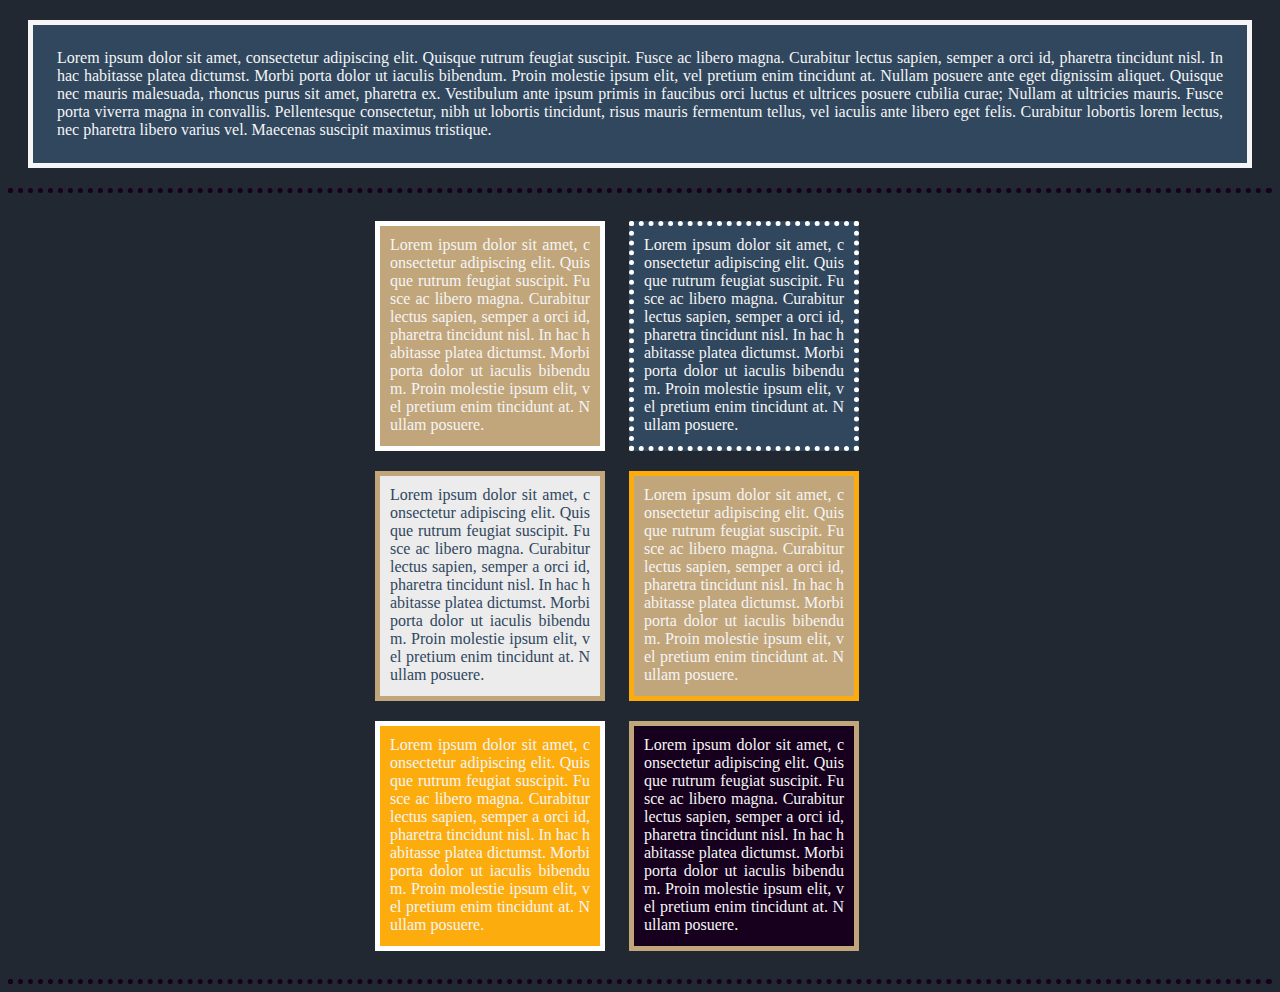
==== css-box-models.html @ 7ea9647e "css selectors/perperties/values, box medels" ====
<!DOCTYPE html>
<html lang="en">
<head>
    <meta charset="UTF-8">
    <meta name="viewport" content="width=device-width, initial-scale=1.0">
    <title>CSS Box Models</title>
    <link rel="stylesheet" href="./style.css">
</head>
<body>
    <div class="container-head">
        <p class="content">Lorem ipsum dolor sit amet, consectetur adipiscing elit. Quisque rutrum feugiat suscipit. Fusce ac libero magna. Curabitur lectus sapien, semper a orci id, pharetra tincidunt nisl. In hac habitasse platea dictumst. Morbi porta dolor ut iaculis bibendum. Proin molestie ipsum elit, vel pretium enim tincidunt at. Nullam posuere ante eget dignissim aliquet. Quisque nec mauris malesuada, rhoncus purus sit amet, pharetra ex. Vestibulum ante ipsum primis in faucibus orci luctus et ultrices posuere cubilia curae; Nullam at ultricies mauris. Fusce porta viverra magna in convallis. Pellentesque consectetur, nibh ut lobortis tincidunt, risus mauris fermentum tellus, vel iaculis ante libero eget felis. Curabitur lobortis lorem lectus, nec pharetra libero varius vel. Maecenas suscipit maximus tristique.</p>
    </div>
    <hr>
    <div class="container-root">
        <div class="container-r1c1">Lorem ipsum dolor sit amet, consectetur adipiscing elit. Quisque rutrum feugiat suscipit. Fusce ac libero magna. Curabitur lectus sapien, semper a orci id, pharetra tincidunt nisl. In hac habitasse platea dictumst. Morbi porta dolor ut iaculis bibendum. Proin molestie ipsum elit, vel pretium enim tincidunt at. Nullam posuere.</div>
        <div class="container-r2c1">Lorem ipsum dolor sit amet, consectetur adipiscing elit. Quisque rutrum feugiat suscipit. Fusce ac libero magna. Curabitur lectus sapien, semper a orci id, pharetra tincidunt nisl. In hac habitasse platea dictumst. Morbi porta dolor ut iaculis bibendum. Proin molestie ipsum elit, vel pretium enim tincidunt at. Nullam posuere.</div>
        <div class="container-r3c1">Lorem ipsum dolor sit amet, consectetur adipiscing elit. Quisque rutrum feugiat suscipit. Fusce ac libero magna. Curabitur lectus sapien, semper a orci id, pharetra tincidunt nisl. In hac habitasse platea dictumst. Morbi porta dolor ut iaculis bibendum. Proin molestie ipsum elit, vel pretium enim tincidunt at. Nullam posuere.</div>
        <div class="container-r1c2">Lorem ipsum dolor sit amet, consectetur adipiscing elit. Quisque rutrum feugiat suscipit. Fusce ac libero magna. Curabitur lectus sapien, semper a orci id, pharetra tincidunt nisl. In hac habitasse platea dictumst. Morbi porta dolor ut iaculis bibendum. Proin molestie ipsum elit, vel pretium enim tincidunt at. Nullam posuere.</div>
        <div class="container-r2c2">Lorem ipsum dolor sit amet, consectetur adipiscing elit. Quisque rutrum feugiat suscipit. Fusce ac libero magna. Curabitur lectus sapien, semper a orci id, pharetra tincidunt nisl. In hac habitasse platea dictumst. Morbi porta dolor ut iaculis bibendum. Proin molestie ipsum elit, vel pretium enim tincidunt at. Nullam posuere.</div>
        <div class="container-r3c2">Lorem ipsum dolor sit amet, consectetur adipiscing elit. Quisque rutrum feugiat suscipit. Fusce ac libero magna. Curabitur lectus sapien, semper a orci id, pharetra tincidunt nisl. In hac habitasse platea dictumst. Morbi porta dolor ut iaculis bibendum. Proin molestie ipsum elit, vel pretium enim tincidunt at. Nullam posuere.</div>
    </div>
    <hr>
    
</body>
</html>
---- style.css ----
@import url('https://fonts.googleapis.com/css2?family=Roboto:ital,wght@0,100;0,400;0,700;1,100;1,400;1,700&display=swap');

body {
    background-color: #222831;
    color: whitesmoke;
}

h1 {
    color: #c1a57b;
    padding: 2rem;
}

hr {
    border-color: #16001e;
    border-style: dotted;
    border-top: none;
    border-width: 5px;
}

ul {
    list-style: none;
}

.container-head {
    background-color: #30475e;
    /* height: 300px; */
    /* width: 1fr; */
    border: solid;
    border-width: 5px;
    margin: 20px;
    padding: 24px;
}

.container-root {
    margin-left: auto;
    margin-right: auto;
    padding: 10px;
    width: 550px;
}

.container-r1c1 {
    border-style: solid;
    border-color: white;
    border-width: 5px;
    background-color: #c1a57b;
    display: inline-block;
    height: 200px;
    margin: 10px;
    padding: 10px;
    width: 200px;
    word-break: break-all;
    word-wrap: break-word;
    text-align: justify;
    text-justify: inter-word;

}
.container-r2c1 {
    border-style: dotted;
    border-color: white;
    border-width: 5px;
    background-color: #30475e;
    display: inline-block;
    height: 200px;
    margin: 10px;
    padding: 10px;
    width: 200px;
    word-break: break-all;
    word-wrap: break-word;
    text-align: justify;
    text-justify: inter-word;
}

.container-r3c1 {
    border-style: solid;
    border-color: #c1a57b;
    border-width: 5px;
    background-color: #ececec;
    color: #30475e;
    display: inline-block;
    height: 200px;
    margin: 10px;
    padding: 10px;
    width: 200px;
    word-break: break-all;
    word-wrap: break-word;
    text-align: justify;
    text-justify: inter-word;
}

.container-r1c2 {
    border-style: solid;
    border-color: #fcac0c;
    border-width: 5px;
    background-color: #c1a57b;
    display: inline-block; 
    height: 200px;
    margin: 10px;
    padding: 10px;
    width: 200px;
    word-break: break-all;
    word-wrap: break-word;
    text-align: justify;
    text-justify: inter-word;

}
.container-r2c2 {
    border-style: solid;
    border-color: white;
    border-width: 5px;
    background-color: #fcac0c;
    display: inline-block;
    height: 200px;
    margin: 10px;
    padding: 10px;
    width: 200px;
    word-break: break-all;
    word-wrap: break-word;
    text-align: justify;
    text-justify: inter-word;
}

.container-r3c2 {
    border-style: solid;
    border-color: #c1a57b;
    border-width: 5px;
    background-color: #16001e;
    display: inline-block;
    height: 200px;
    margin: 10px;
    padding: 10px;
    width: 200px;
    word-break: break-all;
    word-wrap: break-word;
    text-align: justify;
    text-justify: inter-word;
}

.content {
    margin: 0;
    padding: 0;
    text-align: justify;
    text-justify: inter-word;
}

.content-lorem {
    font-family: roboto, sans-serif;
    font-weight: 100;
    padding: 2em;
    line-height: 3em;
    text-align: justify;
    text-indent: 2em;
}

.sign {
    margin-right: 0;
}
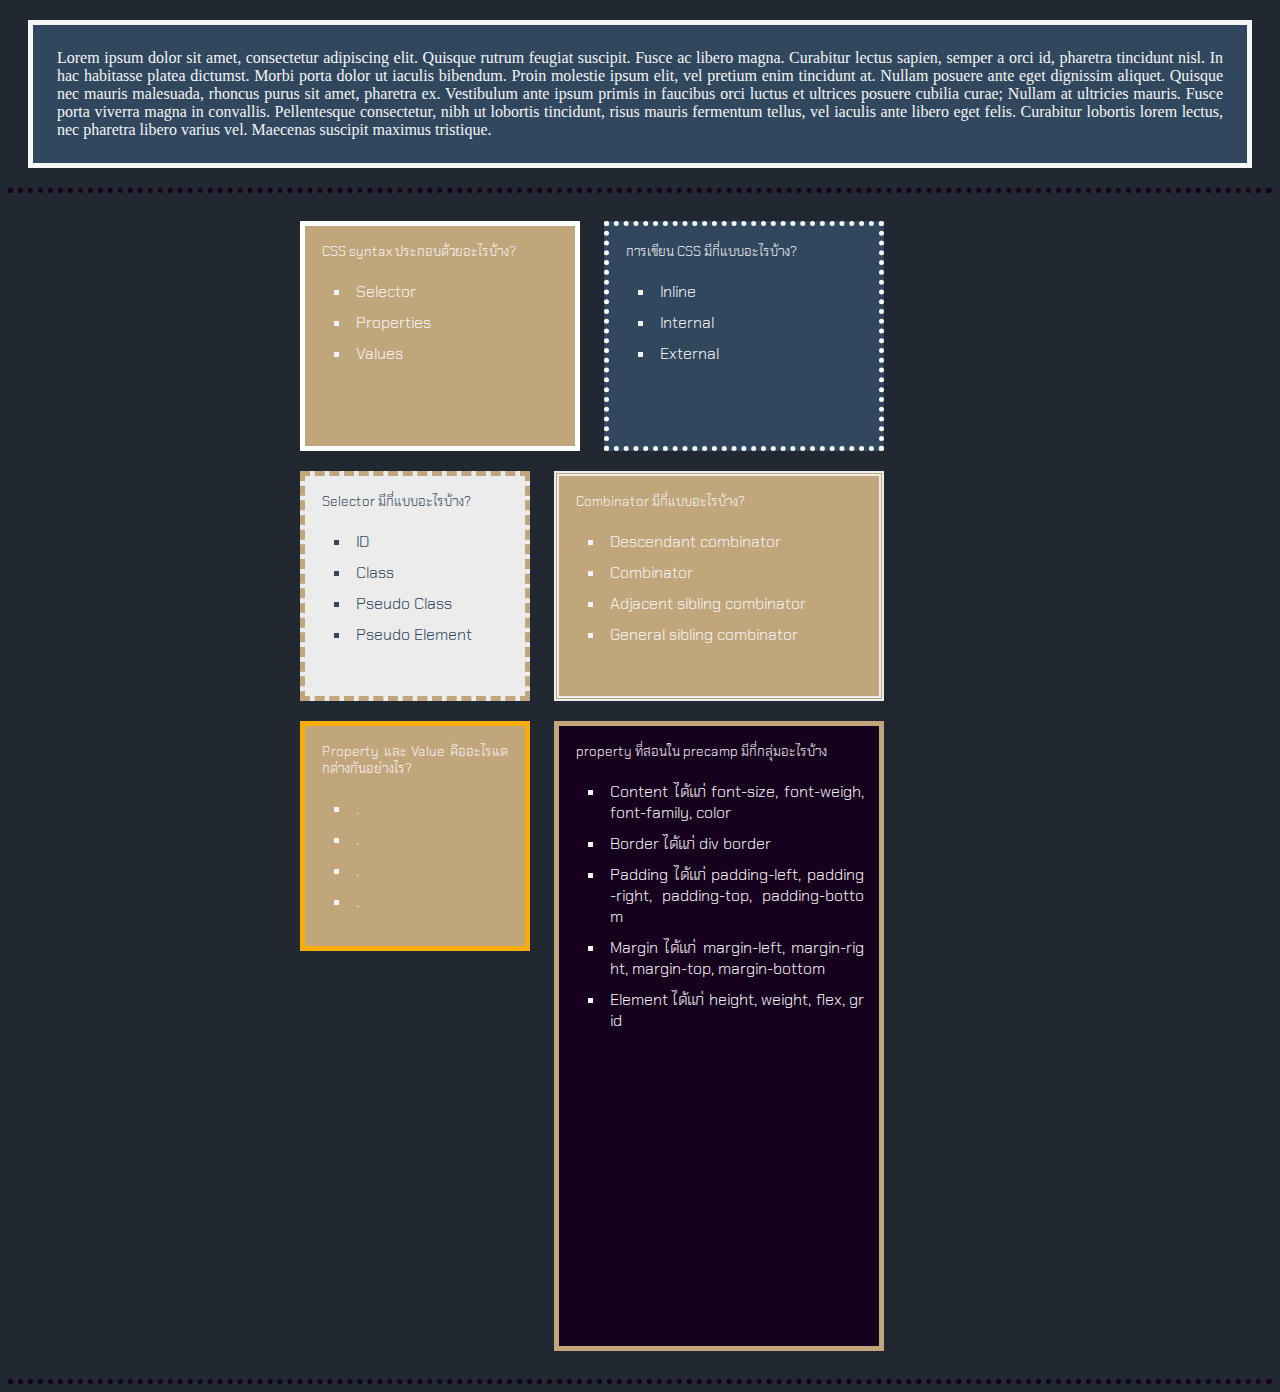
==== commit 330e620f: "updating content" ====
--- a/css-box-models.html
+++ b/css-box-models.html
@@ -12,12 +12,59 @@
     </div>
     <hr>
     <div class="container-root">
-        <div class="container-r1c1">Lorem ipsum dolor sit amet, consectetur adipiscing elit. Quisque rutrum feugiat suscipit. Fusce ac libero magna. Curabitur lectus sapien, semper a orci id, pharetra tincidunt nisl. In hac habitasse platea dictumst. Morbi porta dolor ut iaculis bibendum. Proin molestie ipsum elit, vel pretium enim tincidunt at. Nullam posuere.</div>
-        <div class="container-r2c1">Lorem ipsum dolor sit amet, consectetur adipiscing elit. Quisque rutrum feugiat suscipit. Fusce ac libero magna. Curabitur lectus sapien, semper a orci id, pharetra tincidunt nisl. In hac habitasse platea dictumst. Morbi porta dolor ut iaculis bibendum. Proin molestie ipsum elit, vel pretium enim tincidunt at. Nullam posuere.</div>
-        <div class="container-r3c1">Lorem ipsum dolor sit amet, consectetur adipiscing elit. Quisque rutrum feugiat suscipit. Fusce ac libero magna. Curabitur lectus sapien, semper a orci id, pharetra tincidunt nisl. In hac habitasse platea dictumst. Morbi porta dolor ut iaculis bibendum. Proin molestie ipsum elit, vel pretium enim tincidunt at. Nullam posuere.</div>
-        <div class="container-r1c2">Lorem ipsum dolor sit amet, consectetur adipiscing elit. Quisque rutrum feugiat suscipit. Fusce ac libero magna. Curabitur lectus sapien, semper a orci id, pharetra tincidunt nisl. In hac habitasse platea dictumst. Morbi porta dolor ut iaculis bibendum. Proin molestie ipsum elit, vel pretium enim tincidunt at. Nullam posuere.</div>
-        <div class="container-r2c2">Lorem ipsum dolor sit amet, consectetur adipiscing elit. Quisque rutrum feugiat suscipit. Fusce ac libero magna. Curabitur lectus sapien, semper a orci id, pharetra tincidunt nisl. In hac habitasse platea dictumst. Morbi porta dolor ut iaculis bibendum. Proin molestie ipsum elit, vel pretium enim tincidunt at. Nullam posuere.</div>
-        <div class="container-r3c2">Lorem ipsum dolor sit amet, consectetur adipiscing elit. Quisque rutrum feugiat suscipit. Fusce ac libero magna. Curabitur lectus sapien, semper a orci id, pharetra tincidunt nisl. In hac habitasse platea dictumst. Morbi porta dolor ut iaculis bibendum. Proin molestie ipsum elit, vel pretium enim tincidunt at. Nullam posuere.</div>
+        <div class="container-r1c1">
+            <h5>CSS syntax ประกอบด้วยอะไรบ้าง?</h5>
+            <ul>
+                <li>Selector</li>
+                <li>Properties</li>
+                <li>Values</li>
+            </ul>            
+        </div>
+        <div class="container-r2c1">
+            <h5>การเขียน CSS มีกี่แบบอะไรบ้าง?</h5>
+            <ul>
+                <li>Inline</li>
+                <li>Internal</li>
+                <li>External</li>
+            </ul>   
+        </div>
+        <div class="container-r3c1">
+            <h5>Selector มีกี่แบบอะไรบ้าง?</h5>
+            <ul>
+                <li>ID</li>
+                <li>Class</li>
+                <li>Pseudo Class</li>
+                <li>Pseudo Element</li>
+            </ul>
+        </div>
+        <div class="container-r1c2">
+            <h5>Combinator มีกี่แบบอะไรบ้าง?</h5>
+            <ul>
+                <li>Descendant combinator</li>
+                <li>Combinator</li>
+                <li>Adjacent sibling combinator</li>
+                <li>General sibling combinator</li>
+            </ul>
+        </div>
+        <div class="container-r2c2">
+            <h5>Property และ Value คืออะไรแตกต่างกันอย่างไร?</h5>
+            <ul>
+                <li>.</li>
+                <li>.</li>
+                <li>.</li>
+                <li>.</li>
+            </ul>
+        </div>
+        <div class="container-r3c2">
+            <h5>property ที่สอนใน precamp มีกี่กลุ่มอะไรบ้าง</h5>
+            <ul>
+                <li>Content ได้แก่ font-size, font-weigh, font-family, color</li>
+                <li>Border ได้แก่ div border </li>
+                <li>Padding ได้แก่ padding-left, padding-right, padding-top, padding-bottom</li>
+                <li>Margin ได้แก่ margin-left, margin-right, margin-top, margin-bottom</li>
+                <li>Element ได้แก่ height, weight, flex, grid</li>
+            </ul>
+        </div>
     </div>
     <hr>
     
--- a/style.css
+++ b/style.css
@@ -1,4 +1,5 @@
 @import url('https://fonts.googleapis.com/css2?family=Roboto:ital,wght@0,100;0,400;0,700;1,100;1,400;1,700&display=swap');
+@import url('https://fonts.googleapis.com/css2?family=Chakra+Petch:wght@300;500;700&display=swap');
 
 body {
     background-color: #222831;
@@ -10,6 +11,12 @@
     padding: 2rem;
 }
 
+h5 {
+    font-family: 'Chakra Petch', sans-serif;
+    font-weight: 300;
+    margin: .5em;
+}
+
 hr {
     border-color: #16001e;
     border-style: dotted;
@@ -17,8 +24,14 @@
     border-width: 5px;
 }
 
+li {
+    padding: 5px;
+    margin-left: 1em;
+}
+
 ul {
-    list-style: none;
+    list-style: square;
+    padding: 0 0 0 20px;
 }
 
 .container-head {
@@ -35,7 +48,8 @@
     margin-left: auto;
     margin-right: auto;
     padding: 10px;
-    width: 550px;
+    width: 700px;
+    vertical-align: baseline;
 }
 
 .container-r1c1 {
@@ -44,6 +58,47 @@
     border-width: 5px;
     background-color: #c1a57b;
     display: inline-block;
+    font-family: 'Chakra Petch', sans-serif;
+    font-weight: 300;
+    height: 200px;
+    margin: 10px;
+    padding: 10px;
+    width: 250px;
+    word-break: break-all;
+    word-wrap: break-word;
+    text-align: justify;
+    text-justify: inter-word;
+    vertical-align: top;
+
+}
+.container-r2c1 {
+    border-style: dotted;
+    border-color: white;
+    border-width: 5px;
+    background-color: #30475e;
+    display: inline-block;
+    font-family: 'Chakra Petch', sans-serif;
+    font-weight: 300;
+    height: 200px;
+    margin: 10px;
+    padding: 10px;
+    width: 250px;
+    word-break: break-all;
+    word-wrap: break-word;
+    text-align: justify;
+    text-justify: inter-word;
+    vertical-align: top;
+}
+
+.container-r3c1 {
+    border-style: dashed;
+    border-color: #c1a57b;
+    border-width: 5px;
+    background-color: #ececec;
+    color: #30475e;
+    display: inline-block;
+    font-family: 'Chakra Petch', sans-serif;
+    font-weight: 300;
     height: 200px;
     margin: 10px;
     padding: 10px;
@@ -52,14 +107,36 @@
     word-wrap: break-word;
     text-align: justify;
     text-justify: inter-word;
+    vertical-align: top;
+}
+
+.container-r1c2 {
+    border-style: double;
+    border-color: #ececec;
+    border-width: 5px;
+    background-color: #c1a57b;
+    display: inline-block;
+    font-family: 'Chakra Petch', sans-serif;
+    font-weight: 300;
+    height: 200px;
+    margin: 10px;
+    padding: 10px;
+    width: 300px;
+    word-break: break-all;
+    word-wrap: break-word;
+    text-align: justify;
+    text-justify: inter-word;
+    vertical-align: top;
 
 }
-.container-r2c1 {
-    border-style: dotted;
-    border-color: white;
+.container-r2c2 {
+    border-style: solid;
+    border-color: #fcac0c;
     border-width: 5px;
-    background-color: #30475e;
+    background-color: #c1a57b;
     display: inline-block;
+    font-family: 'Chakra Petch', sans-serif;
+    font-weight: 300;
     height: 200px;
     margin: 10px;
     padding: 10px;
@@ -68,55 +145,7 @@
     word-wrap: break-word;
     text-align: justify;
     text-justify: inter-word;
-}
-
-.container-r3c1 {
-    border-style: solid;
-    border-color: #c1a57b;
-    border-width: 5px;
-    background-color: #ececec;
-    color: #30475e;
-    display: inline-block;
-    height: 200px;
-    margin: 10px;
-    padding: 10px;
-    width: 200px;
-    word-break: break-all;
-    word-wrap: break-word;
-    text-align: justify;
-    text-justify: inter-word;
-}
-
-.container-r1c2 {
-    border-style: solid;
-    border-color: #fcac0c;
-    border-width: 5px;
-    background-color: #c1a57b;
-    display: inline-block; 
-    height: 200px;
-    margin: 10px;
-    padding: 10px;
-    width: 200px;
-    word-break: break-all;
-    word-wrap: break-word;
-    text-align: justify;
-    text-justify: inter-word;
-
-}
-.container-r2c2 {
-    border-style: solid;
-    border-color: white;
-    border-width: 5px;
-    background-color: #fcac0c;
-    display: inline-block;
-    height: 200px;
-    margin: 10px;
-    padding: 10px;
-    width: 200px;
-    word-break: break-all;
-    word-wrap: break-word;
-    text-align: justify;
-    text-justify: inter-word;
+    vertical-align: top;
 }
 
 .container-r3c2 {
@@ -125,14 +154,17 @@
     border-width: 5px;
     background-color: #16001e;
     display: inline-block;
-    height: 200px;
+    font-family: 'Chakra Petch', sans-serif;
+    font-weight: 300;
+    height: 600px;
     margin: 10px;
     padding: 10px;
-    width: 200px;
+    width: 300px;
     word-break: break-all;
-    word-wrap: break-word;
+    word-wrap: normal;
     text-align: justify;
     text-justify: inter-word;
+    vertical-align: top;
 }
 
 .content {
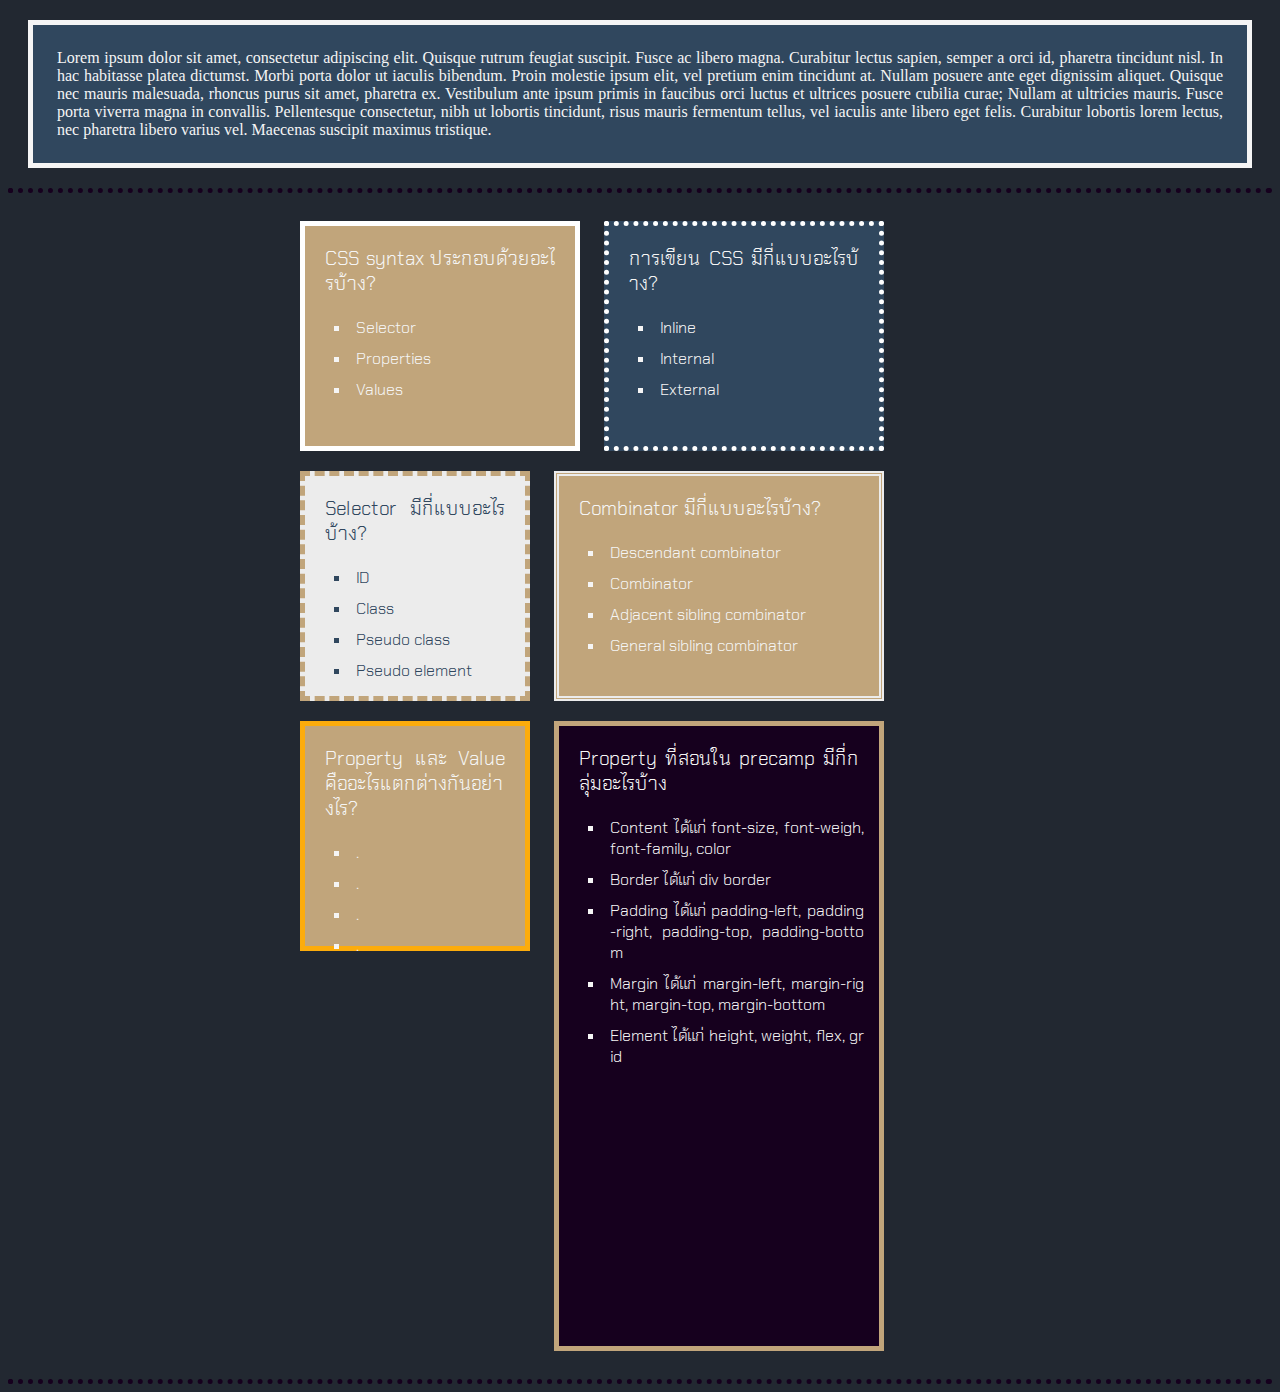
==== commit c2fb0357: "updating font styles" ====
--- a/css-box-models.html
+++ b/css-box-models.html
@@ -13,7 +13,7 @@
     <hr>
     <div class="container-root">
         <div class="container-r1c1">
-            <h5>CSS syntax ประกอบด้วยอะไรบ้าง?</h5>
+            <h5 class="content-card-heading">CSS syntax ประกอบด้วยอะไรบ้าง?</h5>
             <ul>
                 <li>Selector</li>
                 <li>Properties</li>
@@ -21,7 +21,7 @@
             </ul>            
         </div>
         <div class="container-r2c1">
-            <h5>การเขียน CSS มีกี่แบบอะไรบ้าง?</h5>
+            <h5 class="content-card-heading">การเขียน CSS มีกี่แบบอะไรบ้าง?</h5>
             <ul>
                 <li>Inline</li>
                 <li>Internal</li>
@@ -29,16 +29,16 @@
             </ul>   
         </div>
         <div class="container-r3c1">
-            <h5>Selector มีกี่แบบอะไรบ้าง?</h5>
+            <h5 class="content-card-heading">Selector มีกี่แบบอะไรบ้าง?</h5>
             <ul>
                 <li>ID</li>
                 <li>Class</li>
-                <li>Pseudo Class</li>
-                <li>Pseudo Element</li>
+                <li>Pseudo class</li>
+                <li>Pseudo element</li>
             </ul>
         </div>
         <div class="container-r1c2">
-            <h5>Combinator มีกี่แบบอะไรบ้าง?</h5>
+            <h5 class="content-card-heading">Combinator มีกี่แบบอะไรบ้าง?</h5>
             <ul>
                 <li>Descendant combinator</li>
                 <li>Combinator</li>
@@ -47,7 +47,7 @@
             </ul>
         </div>
         <div class="container-r2c2">
-            <h5>Property และ Value คืออะไรแตกต่างกันอย่างไร?</h5>
+            <h5 class="content-card-heading">Property และ Value คืออะไรแตกต่างกันอย่างไร?</h5>
             <ul>
                 <li>.</li>
                 <li>.</li>
@@ -56,7 +56,7 @@
             </ul>
         </div>
         <div class="container-r3c2">
-            <h5>property ที่สอนใน precamp มีกี่กลุ่มอะไรบ้าง</h5>
+            <h5 class="content-card-heading">Property ที่สอนใน precamp มีกี่กลุ่มอะไรบ้าง</h5>
             <ul>
                 <li>Content ได้แก่ font-size, font-weigh, font-family, color</li>
                 <li>Border ได้แก่ div border </li>
--- a/style.css
+++ b/style.css
@@ -12,8 +12,6 @@
 }
 
 h5 {
-    font-family: 'Chakra Petch', sans-serif;
-    font-weight: 300;
     margin: .5em;
 }
 
@@ -27,6 +25,8 @@
 li {
     padding: 5px;
     margin-left: 1em;
+    font-family: 'Chakra Petch', sans-serif;
+    font-weight: 300;
 }
 
 ul {
@@ -183,6 +183,17 @@
     text-indent: 2em;
 }
 
+.content-card-heading {
+    font-family: 'Chakra Petch', sans-serif;
+    font-size: 1.2em;
+    font-weight: 300;
+}
+
+.content-card-listing {
+    font-family: 'Chakra Petch', sans-serif;
+    font-size: 0.8 em;
+    font-weight: 300;
+}
 .sign {
     margin-right: 0;
 }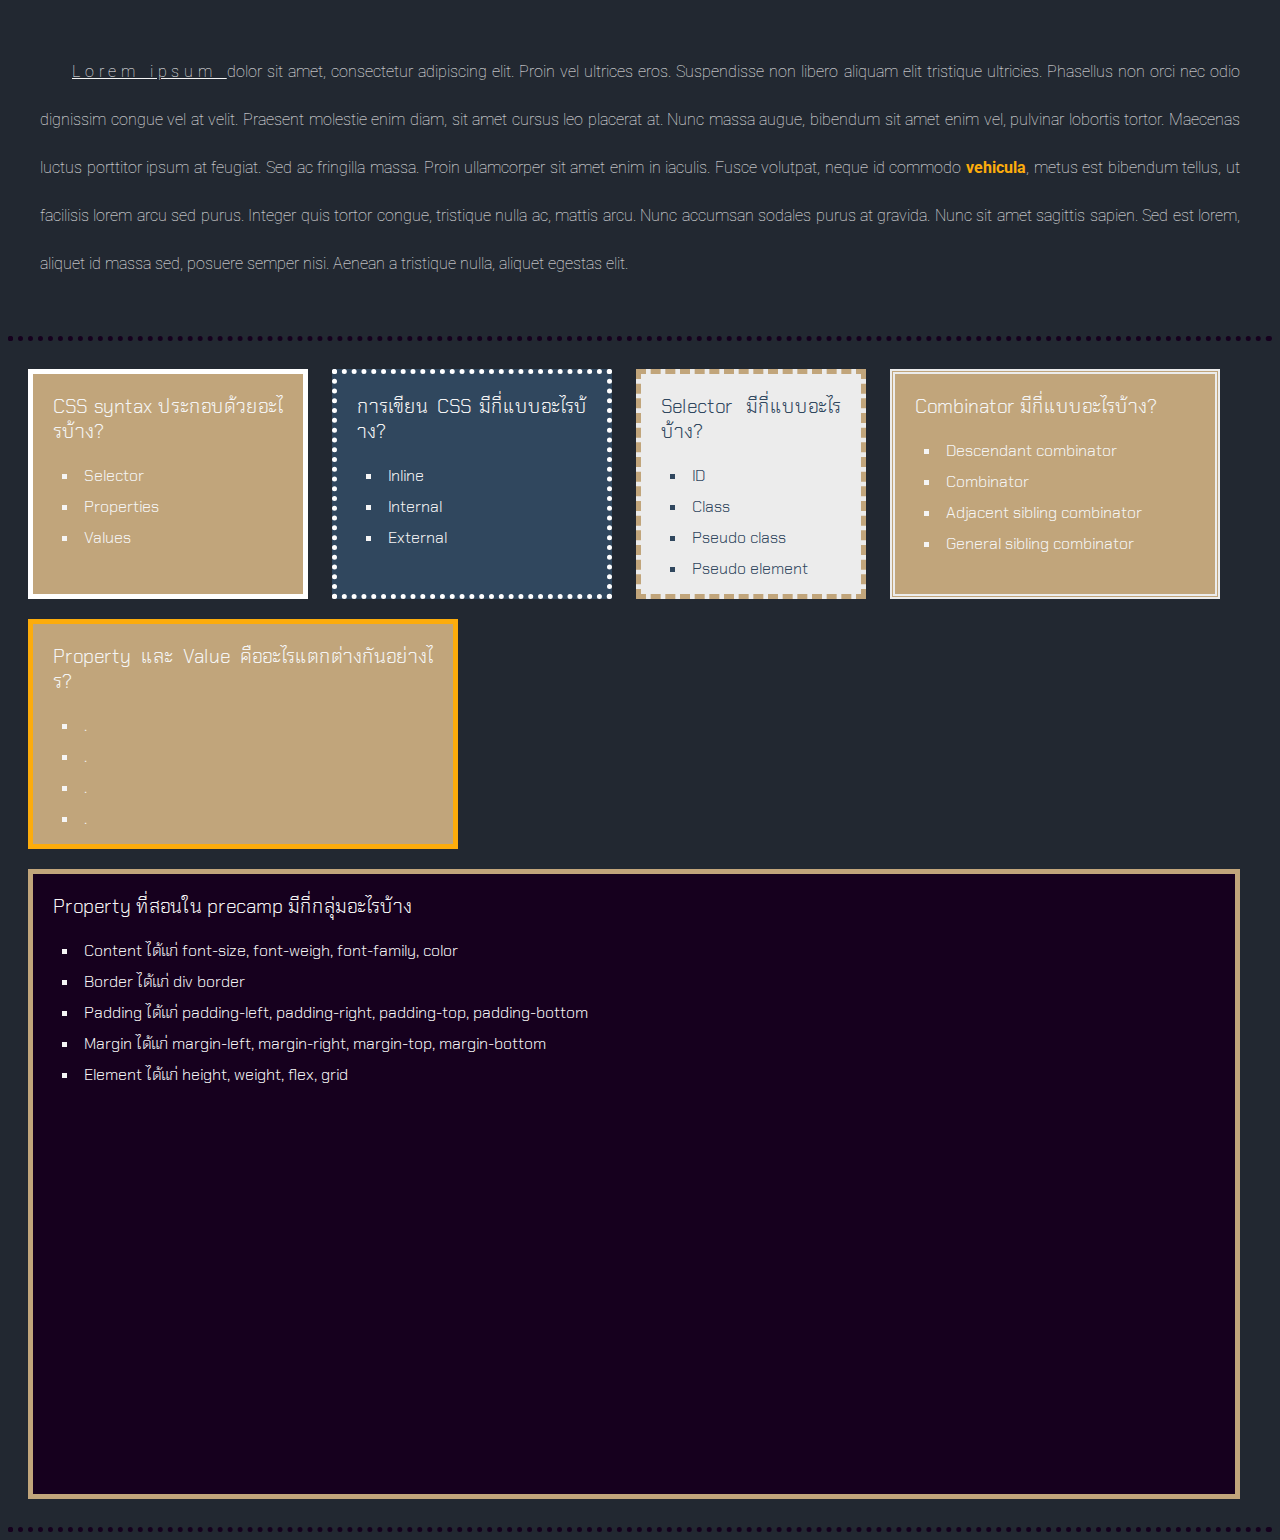
==== commit b5d8bcf8: "updating heading content" ====
--- a/css-box-models.html
+++ b/css-box-models.html
@@ -7,8 +7,28 @@
     <link rel="stylesheet" href="./style.css">
 </head>
 <body>
-    <div class="container-head">
-        <p class="content">Lorem ipsum dolor sit amet, consectetur adipiscing elit. Quisque rutrum feugiat suscipit. Fusce ac libero magna. Curabitur lectus sapien, semper a orci id, pharetra tincidunt nisl. In hac habitasse platea dictumst. Morbi porta dolor ut iaculis bibendum. Proin molestie ipsum elit, vel pretium enim tincidunt at. Nullam posuere ante eget dignissim aliquet. Quisque nec mauris malesuada, rhoncus purus sit amet, pharetra ex. Vestibulum ante ipsum primis in faucibus orci luctus et ultrices posuere cubilia curae; Nullam at ultricies mauris. Fusce porta viverra magna in convallis. Pellentesque consectetur, nibh ut lobortis tincidunt, risus mauris fermentum tellus, vel iaculis ante libero eget felis. Curabitur lobortis lorem lectus, nec pharetra libero varius vel. Maecenas suscipit maximus tristique.</p>
+    <div class="container">
+        <div>
+            <p class="content-lorem">
+                <span style="text-decoration: underline; letter-spacing: .3em;">
+                    Lorem ipsum
+                </span> 
+                dolor sit amet, consectetur adipiscing elit. Proin vel ultrices eros. 
+                Suspendisse non libero aliquam elit tristique ultricies. 
+                Phasellus non orci nec odio dignissim congue vel at velit. 
+                Praesent molestie enim diam, sit amet cursus leo placerat at. 
+                Nunc massa augue, bibendum sit amet enim vel, pulvinar lobortis tortor. 
+                Maecenas luctus porttitor ipsum at feugiat. Sed ac fringilla massa. 
+                Proin ullamcorper sit amet enim in iaculis. Fusce volutpat, 
+                neque id commodo 
+                <span style="font-weight: 700; color: #fcac0c;">vehicula</span>, 
+                metus est bibendum tellus, ut facilisis lorem arcu sed purus. 
+                Integer quis tortor congue, tristique nulla ac, mattis arcu. 
+                Nunc accumsan sodales purus at gravida. Nunc sit amet sagittis sapien. 
+                Sed est lorem, aliquet id massa sed, posuere semper nisi. 
+                Aenean a tristique nulla, aliquet egestas elit.
+            </p>
+        </div>
     </div>
     <hr>
     <div class="container-root">
@@ -66,7 +86,6 @@
             </ul>
         </div>
     </div>
-    <hr>
-    
+    <hr>  
 </body>
 </html>--- a/style.css
+++ b/style.css
@@ -48,7 +48,7 @@
     margin-left: auto;
     margin-right: auto;
     padding: 10px;
-    width: 700px;
+    width: auto;
     vertical-align: baseline;
 }
 
@@ -140,7 +140,7 @@
     height: 200px;
     margin: 10px;
     padding: 10px;
-    width: 200px;
+    width: 400px;
     word-break: break-all;
     word-wrap: break-word;
     text-align: justify;
@@ -159,7 +159,7 @@
     height: 600px;
     margin: 10px;
     padding: 10px;
-    width: 300px;
+    width: 95%;
     word-break: break-all;
     word-wrap: normal;
     text-align: justify;
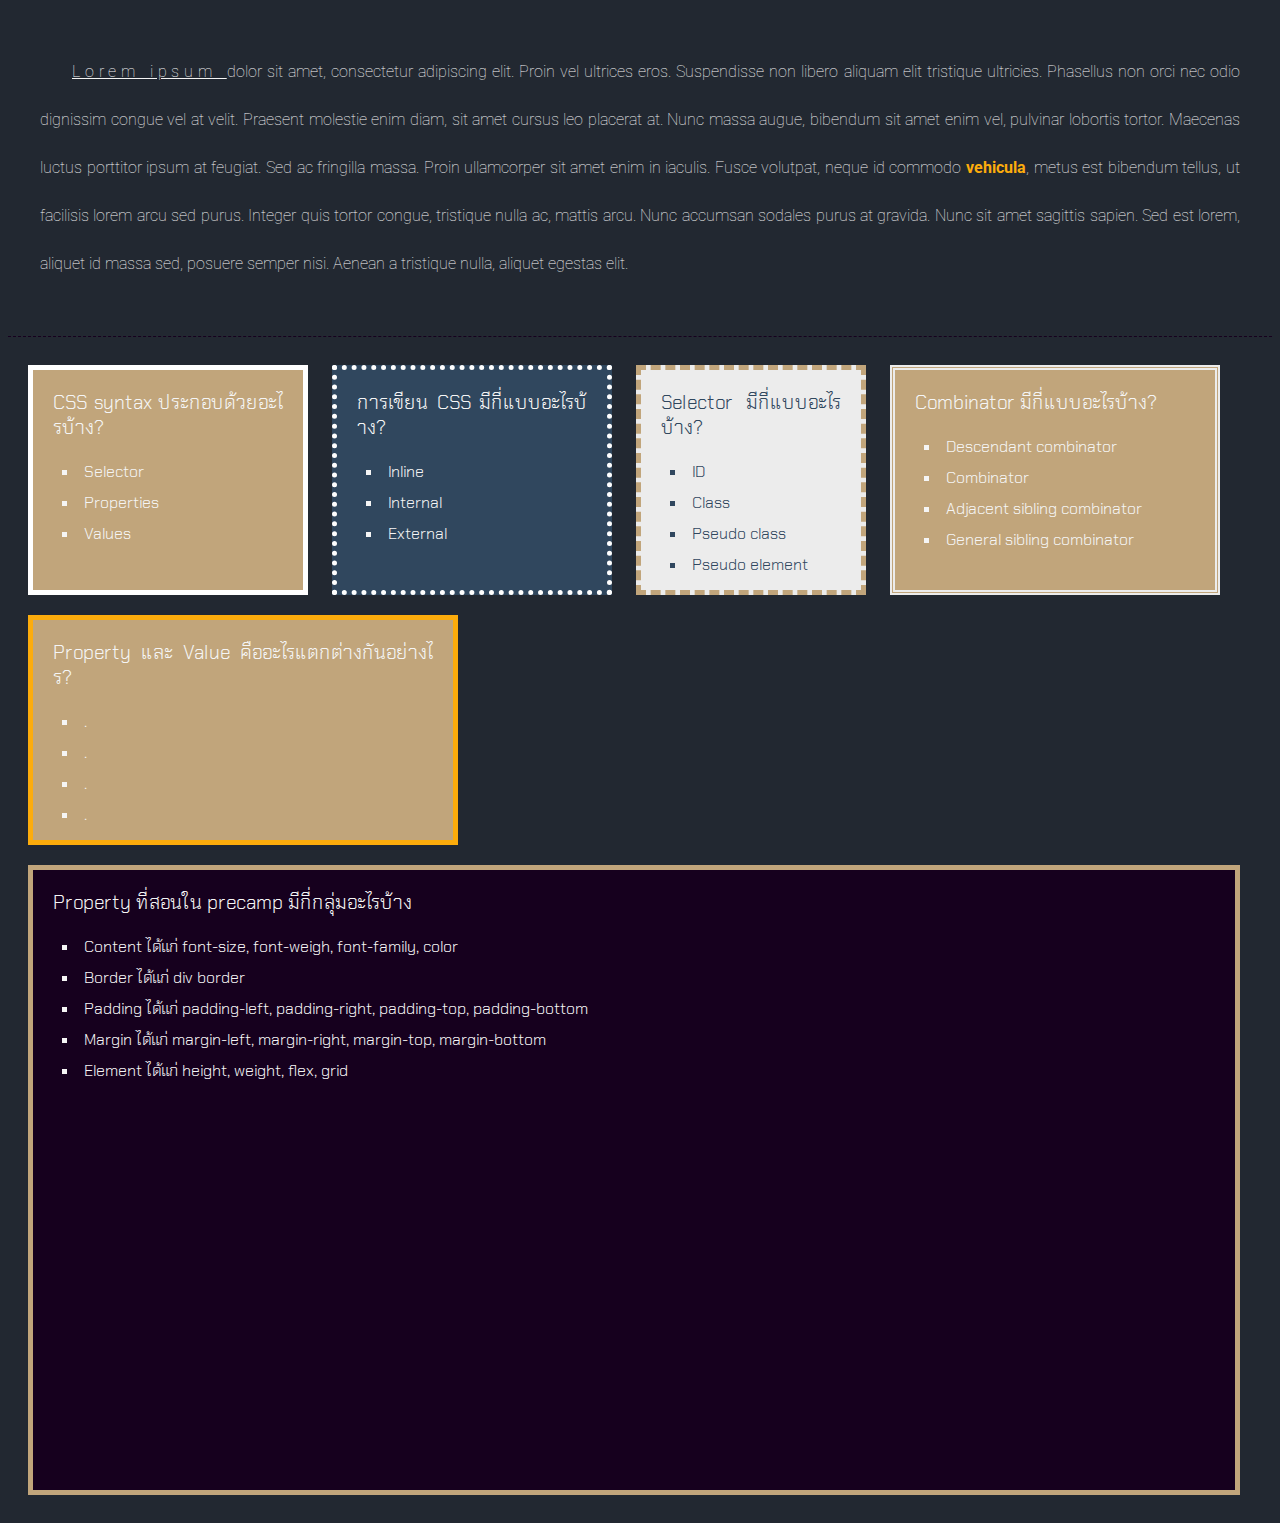
==== commit 936893a3: "updating <hr> properties" ====
--- a/css-box-models.html
+++ b/css-box-models.html
@@ -86,6 +86,5 @@
             </ul>
         </div>
     </div>
-    <hr>  
 </body>
 </html>--- a/style.css
+++ b/style.css
@@ -17,9 +17,9 @@
 
 hr {
     border-color: #16001e;
-    border-style: dotted;
+    border-style: dashed;
     border-top: none;
-    border-width: 5px;
+    border-width: 1px;
 }
 
 li {
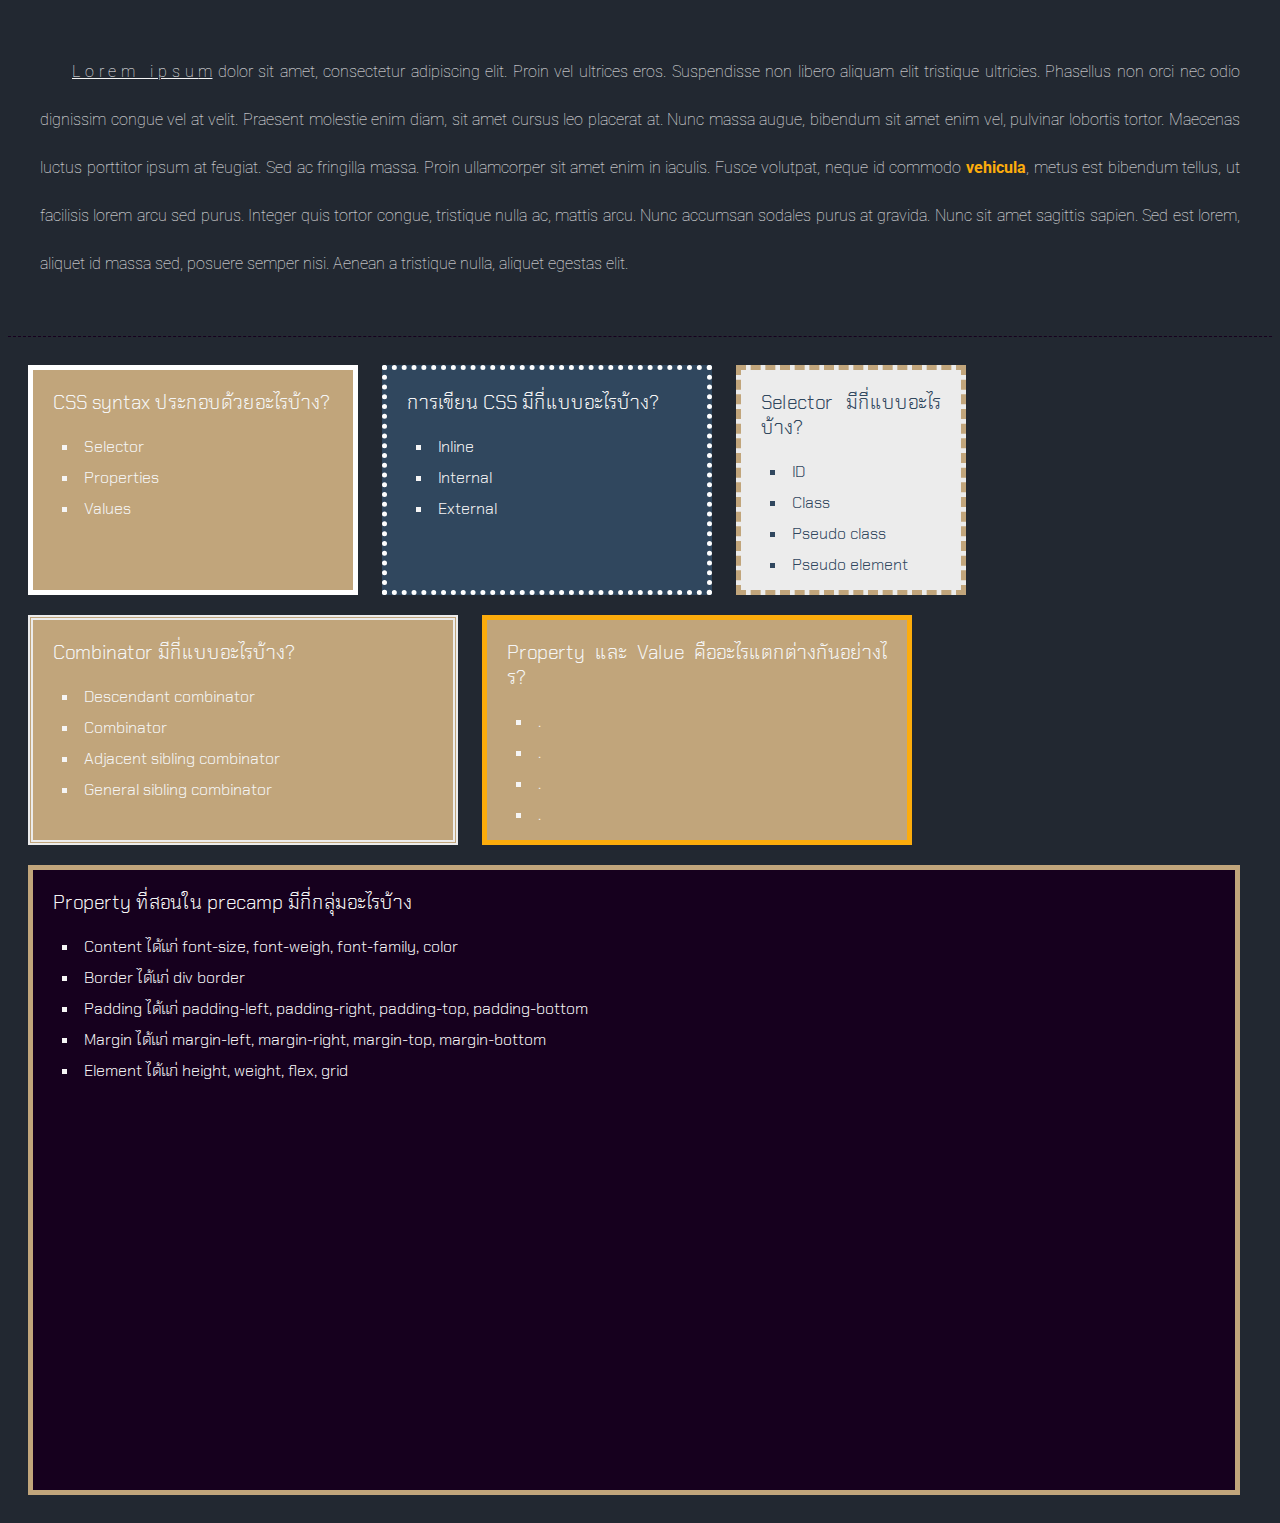
==== commit 38ae622e: "modifying the heading content" ====
--- a/css-box-models.html
+++ b/css-box-models.html
@@ -11,8 +11,7 @@
         <div>
             <p class="content-lorem">
                 <span style="text-decoration: underline; letter-spacing: .3em;">
-                    Lorem ipsum
-                </span> 
+                Lorem ipsu</span><span style="text-decoration: underline;">m</span>
                 dolor sit amet, consectetur adipiscing elit. Proin vel ultrices eros. 
                 Suspendisse non libero aliquam elit tristique ultricies. 
                 Phasellus non orci nec odio dignissim congue vel at velit. 
--- a/style.css
+++ b/style.css
@@ -63,7 +63,7 @@
     height: 200px;
     margin: 10px;
     padding: 10px;
-    width: 250px;
+    width: 300px;
     word-break: break-all;
     word-wrap: break-word;
     text-align: justify;
@@ -82,7 +82,7 @@
     height: 200px;
     margin: 10px;
     padding: 10px;
-    width: 250px;
+    width: 300px;
     word-break: break-all;
     word-wrap: break-word;
     text-align: justify;
@@ -121,7 +121,7 @@
     height: 200px;
     margin: 10px;
     padding: 10px;
-    width: 300px;
+    width: 400px;
     word-break: break-all;
     word-wrap: break-word;
     text-align: justify;
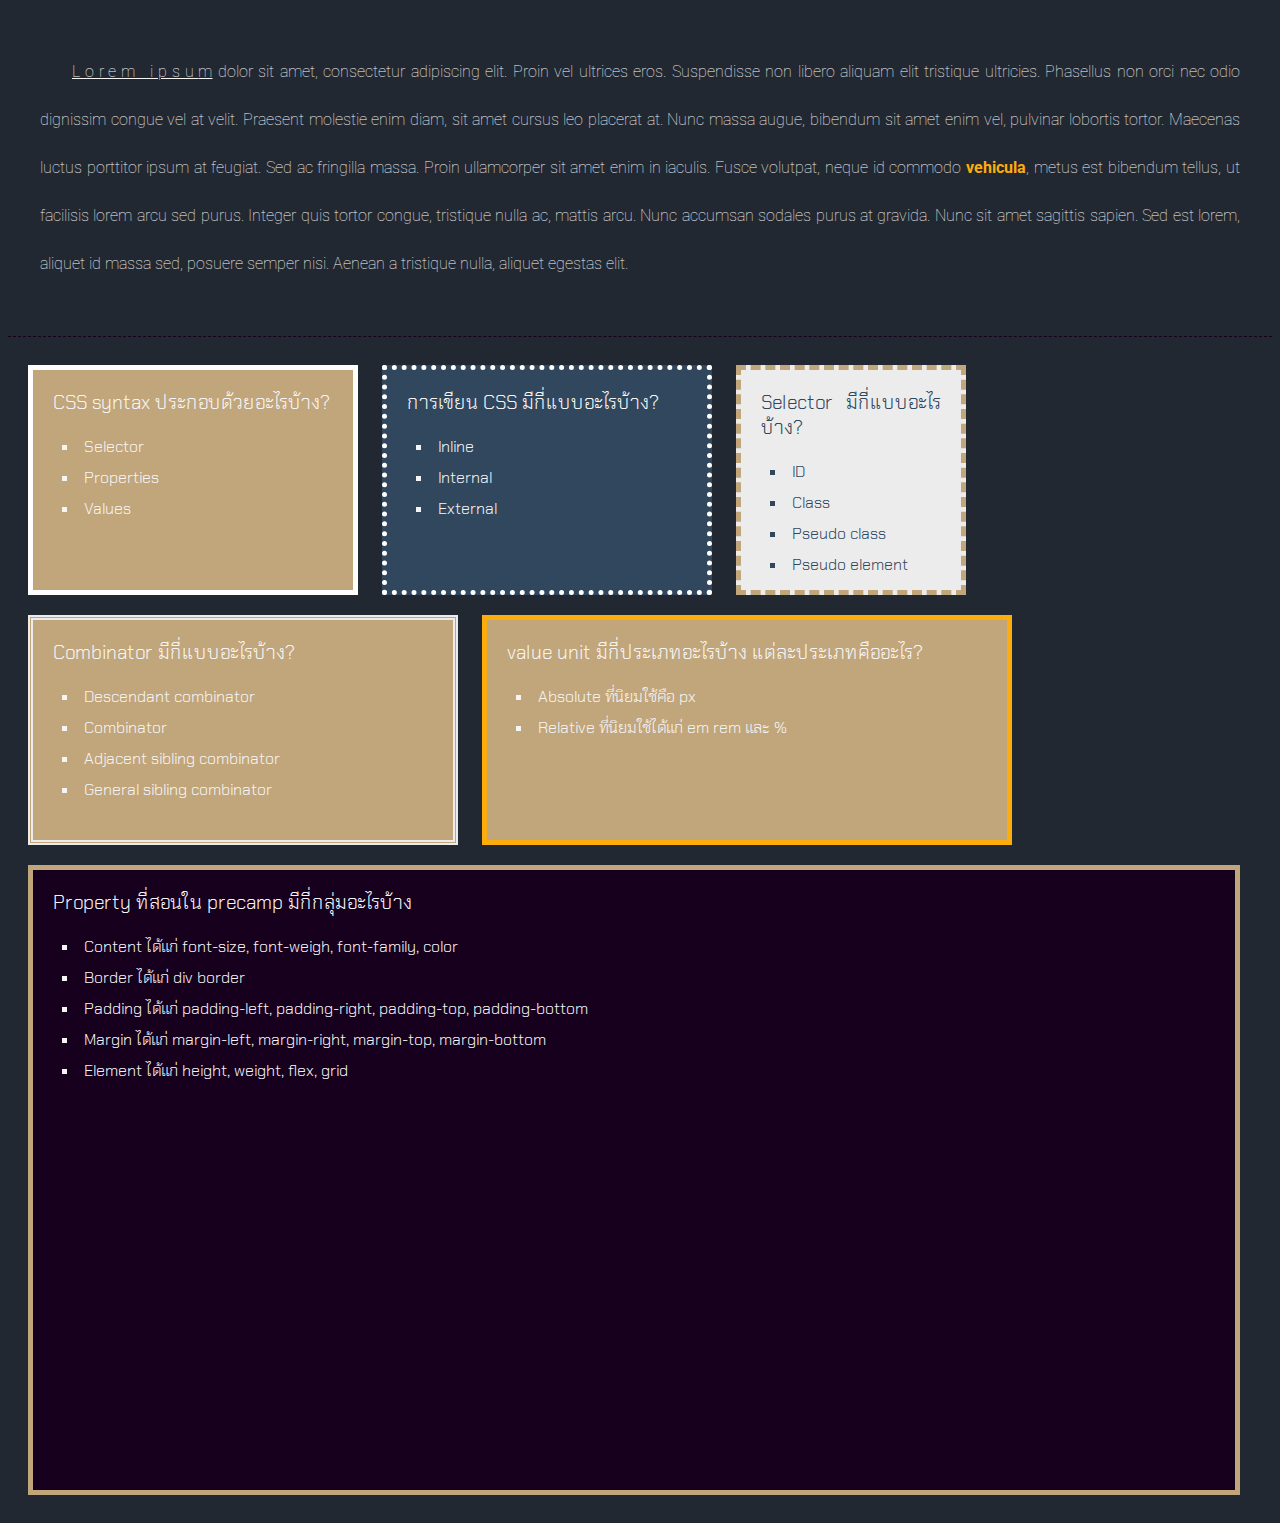
==== commit dbd105dc: "updating contents" ====
--- a/css-box-models.html
+++ b/css-box-models.html
@@ -66,12 +66,10 @@
             </ul>
         </div>
         <div class="container-r2c2">
-            <h5 class="content-card-heading">Property และ Value คืออะไรแตกต่างกันอย่างไร?</h5>
+            <h5 class="content-card-heading">value unit มีกี่ประเภทอะไรบ้าง แต่ละประเภทคืออะไร?</h5>
             <ul>
-                <li>.</li>
-                <li>.</li>
-                <li>.</li>
-                <li>.</li>
+                <li>Absolute ที่นิยมใช้คือ px</li>
+                <li>Relative ที่นิยมใช้ได้แก่ em rem และ %</li>
             </ul>
         </div>
         <div class="container-r3c2">
--- a/style.css
+++ b/style.css
@@ -140,7 +140,7 @@
     height: 200px;
     margin: 10px;
     padding: 10px;
-    width: 400px;
+    width: 500px;
     word-break: break-all;
     word-wrap: break-word;
     text-align: justify;
